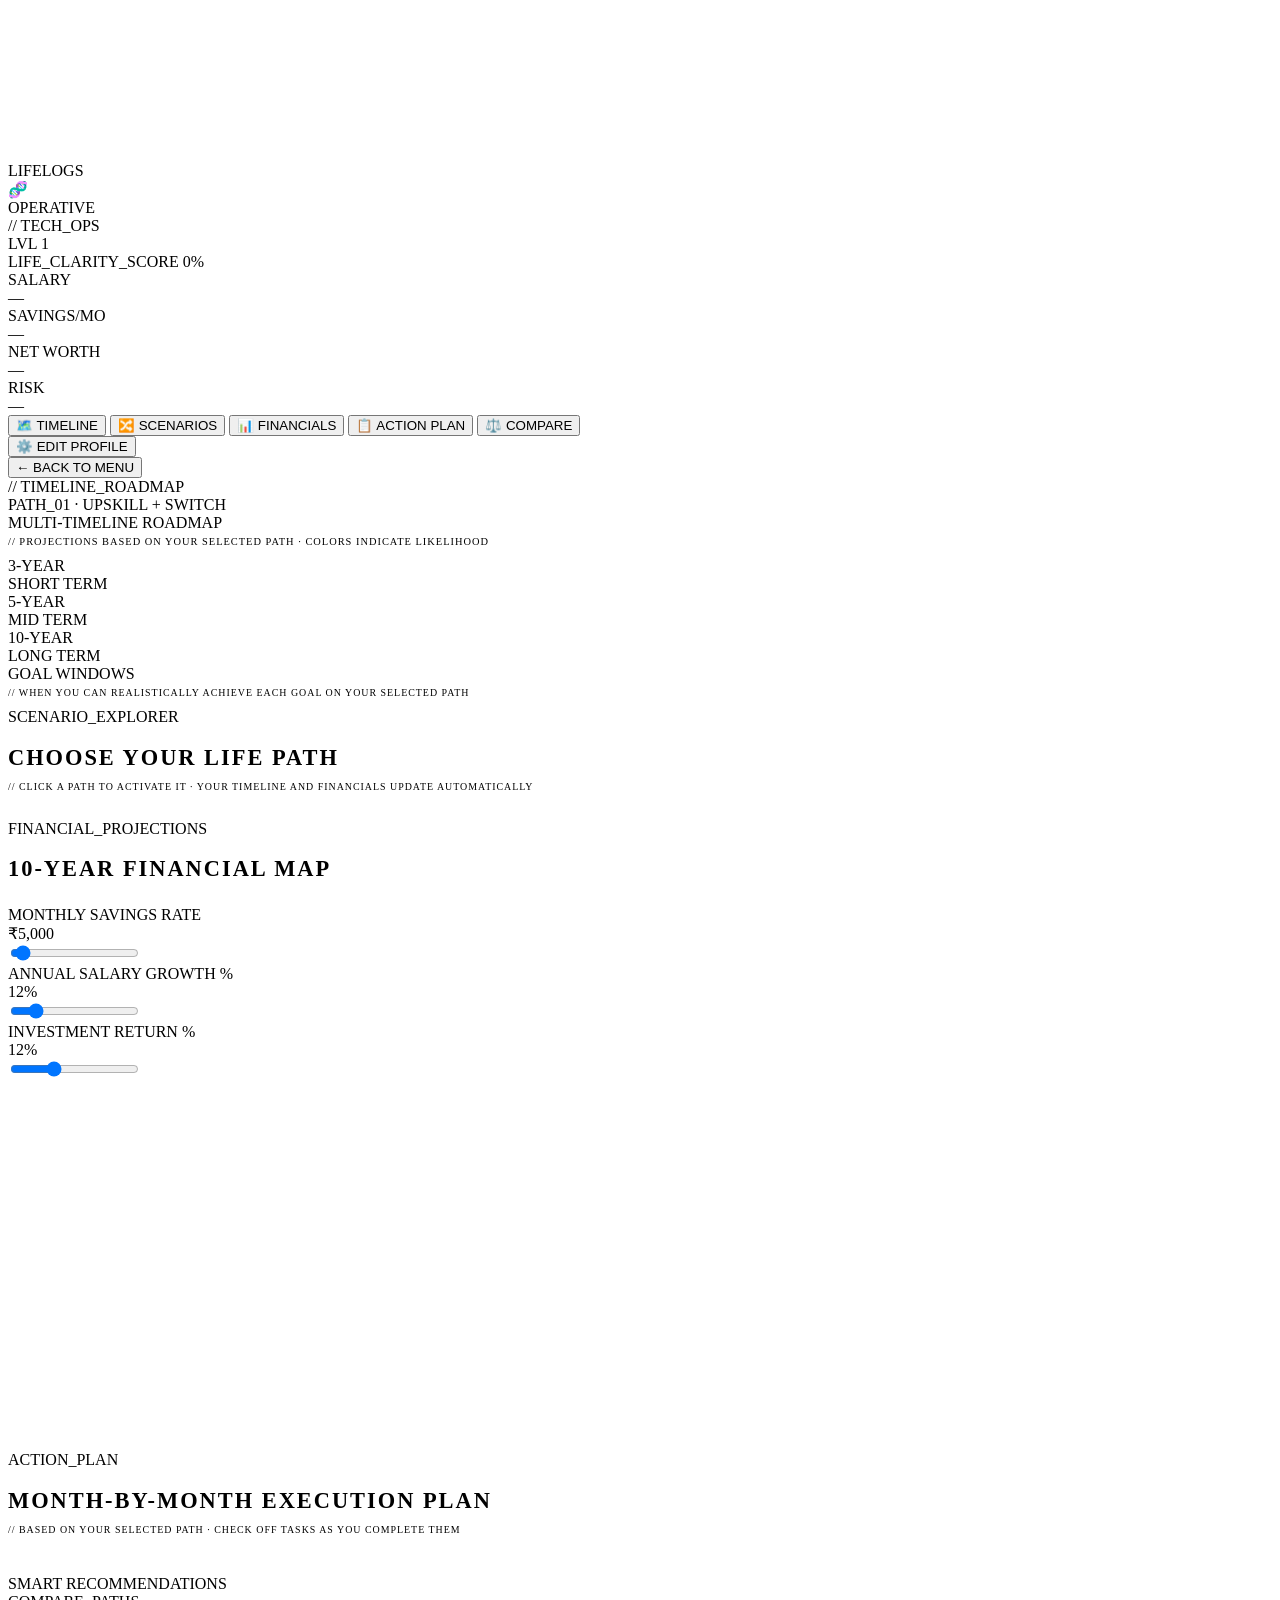
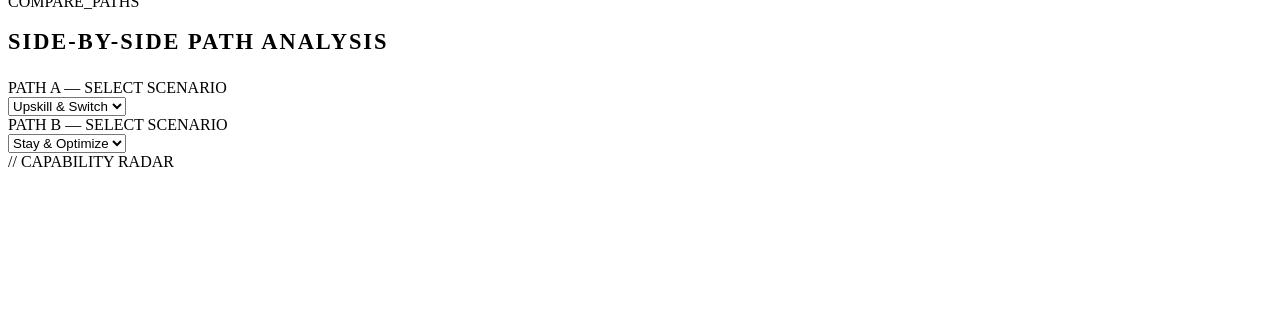
==== dashboard.html @ 5e792bf0 "initialise" ====
<!DOCTYPE html>
<html lang="en">
<head>
  <meta charset="UTF-8" />
  <meta name="viewport" content="width=device-width, initial-scale=1.0" />
  <title>LifeLogs // DECISION DASHBOARD</title>
  <meta name="description" content="Your personalized AI life planning dashboard. Explore scenarios, timelines, and action plans." />
  <link rel="stylesheet" href="css/base.css" />
  <link rel="stylesheet" href="css/dashboard.css" />
</head>
<body class="dashboard-body">
  <canvas id="particle-canvas"></canvas>
  <div class="scanlines"></div>
  <div class="page-wipe" id="page-wipe"></div>

  <div id="dashboard">

    <!-- ══════════════════════════════════════════
         SIDEBAR
    ══════════════════════════════════════════ -->
    <div class="db-sidebar">
      <div class="sb-top">
        <div class="sb-logo">LIFE<span>LOGS</span></div>

        <!-- Character Portrait -->
        <div class="char-portrait">
          <div class="cp-frame" id="cp-frame">🧬</div>
          <div class="cp-info">
            <div class="cp-name" id="cp-name">OPERATIVE</div>
            <div class="cp-class" id="cp-class">// TECH_OPS</div>
          </div>
          <div class="cp-badge" id="cp-badge">LVL 1</div>
        </div>

        <!-- Clarity Score -->
        <div class="clarity-block">
          <div class="clarity-label">
            <span>LIFE_CLARITY_SCORE</span>
            <span id="clarity-pct">0%</span>
          </div>
          <div class="clarity-track">
            <div class="clarity-fill" id="clarity-fill" style="width:0%"></div>
          </div>
        </div>
      </div>

      <!-- Quick Stats -->
      <div class="sb-stats">
        <div class="sb-stat">
          <div class="sb-stat-label">SALARY</div>
          <div class="sb-stat-val" id="sb-salary">—</div>
        </div>
        <div class="sb-stat">
          <div class="sb-stat-label">SAVINGS/MO</div>
          <div class="sb-stat-val" id="sb-savings">—</div>
        </div>
        <div class="sb-stat">
          <div class="sb-stat-label">NET WORTH</div>
          <div class="sb-stat-val" id="sb-networth">—</div>
        </div>
        <div class="sb-stat">
          <div class="sb-stat-label">RISK</div>
          <div class="sb-stat-val" id="sb-risk">—</div>
        </div>
      </div>

      <!-- Navigation -->
      <nav class="sb-nav">
        <button class="sb-nav-item active" id="nav-timeline" onclick="switchView('timeline', this)">
          <span class="sb-nav-icon">🗺️</span> TIMELINE
        </button>
        <button class="sb-nav-item" id="nav-scenarios" onclick="switchView('scenarios', this)">
          <span class="sb-nav-icon">🔀</span> SCENARIOS
        </button>
        <button class="sb-nav-item" id="nav-financials" onclick="switchView('financials', this)">
          <span class="sb-nav-icon">📊</span> FINANCIALS
        </button>
        <button class="sb-nav-item" id="nav-action" onclick="switchView('action', this)">
          <span class="sb-nav-icon">📋</span> ACTION PLAN
        </button>
        <button class="sb-nav-item" id="nav-compare" onclick="switchView('compare', this)">
          <span class="sb-nav-icon">⚖️</span> COMPARE
        </button>
        <div class="sb-divider"></div>
        <button class="sb-nav-item" onclick="editProfile()">
          <span class="sb-nav-icon">⚙️</span> EDIT PROFILE
        </button>
      </nav>

      <!-- Back to Menu -->
      <button class="sb-back" onclick="backToMenu()">
        ← BACK TO MENU
      </button>
    </div>

    <!-- ══════════════════════════════════════════
         MAIN CONTENT
    ══════════════════════════════════════════ -->
    <div class="db-main">
      <div class="db-topbar">
        <div class="db-view-title" id="db-view-title">// TIMELINE_ROADMAP</div>
        <div class="db-topbar-actions">
          <div class="db-scenario-badge" id="active-scenario-badge">PATH_01 · UPSKILL + SWITCH</div>
        </div>
      </div>

      <!-- ── TIMELINE VIEW ── -->
      <div class="db-view active" id="view-timeline">
        <div class="timeline-header">
          <div class="section-tag">MULTI-TIMELINE ROADMAP</div>
          <p style="font-family:var(--mono);font-size:0.65rem;color:var(--muted);letter-spacing:1px;margin-top:4px;">
            // PROJECTIONS BASED ON YOUR SELECTED PATH · COLORS INDICATE LIKELIHOOD
          </p>
        </div>
        <div class="tl-columns">
          <div>
            <div class="tl-col-header">
              <div class="tl-col-title" style="color:var(--green);">3-YEAR</div>
              <div class="tl-col-badge">SHORT TERM</div>
            </div>
            <div class="tl-milestones" id="tl-3yr"></div>
          </div>
          <div>
            <div class="tl-col-header">
              <div class="tl-col-title" style="color:var(--gold);">5-YEAR</div>
              <div class="tl-col-badge">MID TERM</div>
            </div>
            <div class="tl-milestones" id="tl-5yr"></div>
          </div>
          <div>
            <div class="tl-col-header">
              <div class="tl-col-title" style="color:var(--purple);">10-YEAR</div>
              <div class="tl-col-badge">LONG TERM</div>
            </div>
            <div class="tl-milestones" id="tl-10yr"></div>
          </div>
        </div>
        <div class="goal-windows-section">
          <div class="section-tag">GOAL WINDOWS</div>
          <p style="font-family:var(--mono);font-size:0.62rem;color:var(--muted);letter-spacing:1px;margin-top:4px;">
            // WHEN YOU CAN REALISTICALLY ACHIEVE EACH GOAL ON YOUR SELECTED PATH
          </p>
          <div class="gw-grid" id="gw-grid"></div>
        </div>
      </div>

      <!-- ── SCENARIOS VIEW ── -->
      <div class="db-view" id="view-scenarios">
        <div class="section-tag">SCENARIO_EXPLORER</div>
        <h2 style="font-family:var(--head);font-size:1.4rem;font-weight:900;letter-spacing:2px;margin-bottom:6px;text-transform:uppercase;">
          CHOOSE YOUR <span style="color:var(--green);">LIFE PATH</span>
        </h2>
        <p style="font-family:var(--mono);font-size:0.62rem;color:var(--muted);letter-spacing:1px;margin-bottom:28px;">
          // CLICK A PATH TO ACTIVATE IT · YOUR TIMELINE AND FINANCIALS UPDATE AUTOMATICALLY
        </p>
        <div class="sc-grid" id="sc-grid"></div>
        <div class="sc-detail" id="sc-detail" style="display:none;"></div>
      </div>

      <!-- ── FINANCIALS VIEW ── -->
      <div class="db-view" id="view-financials">
        <div class="section-tag">FINANCIAL_PROJECTIONS</div>
        <h2 style="font-family:var(--head);font-size:1.4rem;font-weight:900;letter-spacing:2px;margin-bottom:24px;text-transform:uppercase;">
          10-YEAR <span style="color:var(--gold);">FINANCIAL MAP</span>
        </h2>
        <div class="fin-controls">
          <div class="fin-control-block">
            <div class="fcb-label">MONTHLY SAVINGS RATE</div>
            <div class="fcb-value" id="fc-savings-val">₹5,000</div>
            <input class="hud-range" id="fc-savings" type="range" min="1000" max="100000" step="1000" value="5000"
              oninput="updateFinControl('savings', this.value)" />
          </div>
          <div class="fin-control-block">
            <div class="fcb-label">ANNUAL SALARY GROWTH %</div>
            <div class="fcb-value" id="fc-growth-val">12%</div>
            <input class="hud-range" id="fc-growth" type="range" min="5" max="50" step="1" value="12"
              oninput="updateFinControl('growth', this.value)" />
          </div>
          <div class="fin-control-block">
            <div class="fcb-label">INVESTMENT RETURN %</div>
            <div class="fcb-value" id="fc-return-val">12%</div>
            <input class="hud-range" id="fc-return" type="range" min="6" max="25" step="1" value="12"
              oninput="updateFinControl('return', this.value)" />
          </div>
        </div>
        <div class="fin-legend" id="fin-legend"></div>
        <div class="chart-area">
          <canvas id="fin-chart"></canvas>
        </div>
        <div class="chart-area" style="height:200px;margin-top:16px;">
          <canvas id="savings-chart"></canvas>
        </div>
      </div>

      <!-- ── ACTION PLAN VIEW ── -->
      <div class="db-view" id="view-action">
        <div class="section-tag">ACTION_PLAN</div>
        <h2 style="font-family:var(--head);font-size:1.4rem;font-weight:900;letter-spacing:2px;margin-bottom:8px;text-transform:uppercase;">
          MONTH-BY-MONTH <span style="color:var(--teal);">EXECUTION PLAN</span>
        </h2>
        <p style="font-family:var(--mono);font-size:0.62rem;color:var(--muted);letter-spacing:1px;margin-bottom:24px;">
          // BASED ON YOUR SELECTED PATH · CHECK OFF TASKS AS YOU COMPLETE THEM
        </p>
        <div class="ap-selector" id="ap-selector"></div>
        <div class="ap-months" id="ap-months"></div>
        <div style="margin-top:40px;">
          <div class="section-tag">SMART RECOMMENDATIONS</div>
          <div class="recs-grid" id="recs-grid"></div>
        </div>
      </div>

      <!-- ── COMPARE VIEW ── -->
      <div class="db-view" id="view-compare">
        <div class="section-tag">COMPARE_PATHS</div>
        <h2 style="font-family:var(--head);font-size:1.4rem;font-weight:900;letter-spacing:2px;margin-bottom:24px;text-transform:uppercase;">
          SIDE-BY-SIDE <span style="color:var(--purple);">PATH ANALYSIS</span>
        </h2>
        <div class="cmp-selectors">
          <div class="cmp-sel-block">
            <div class="cmp-sel-label">PATH A — SELECT SCENARIO</div>
            <select class="hud-select" id="cmp-a" onchange="renderCompare()">
              <option value="upskill_switch">Upskill & Switch</option>
              <option value="stay_current">Stay & Optimize</option>
              <option value="start_business">Launch Venture</option>
              <option value="relocate">Relocate</option>
              <option value="passive_income">Passive Income</option>
              <option value="freelance">Go Freelance</option>
            </select>
          </div>
          <div class="cmp-sel-block">
            <div class="cmp-sel-label">PATH B — SELECT SCENARIO</div>
            <select class="hud-select" id="cmp-b" onchange="renderCompare()">
              <option value="stay_current">Stay & Optimize</option>
              <option value="upskill_switch">Upskill & Switch</option>
              <option value="start_business">Launch Venture</option>
              <option value="relocate">Relocate</option>
              <option value="passive_income">Passive Income</option>
              <option value="freelance">Go Freelance</option>
            </select>
          </div>
        </div>
        <div class="cmp-layout">
          <div id="cmp-stats-area"></div>
          <div class="radar-container">
            <div class="radar-title">// CAPABILITY RADAR</div>
            <canvas class="radar-canvas" id="radar-chart"></canvas>
          </div>
        </div>
      </div>

    </div><!-- /.db-main -->
  </div><!-- /#dashboard -->

  <script src="data/archetypes.js"></script>
  <script src="data/scenarios.js"></script>
  <script src="js/particles.js"></script>
  <script src="js/engine.js"></script>
  <script src="js/charts.js"></script>
  <script src="js/dashboard.js"></script>
</body>
</html>
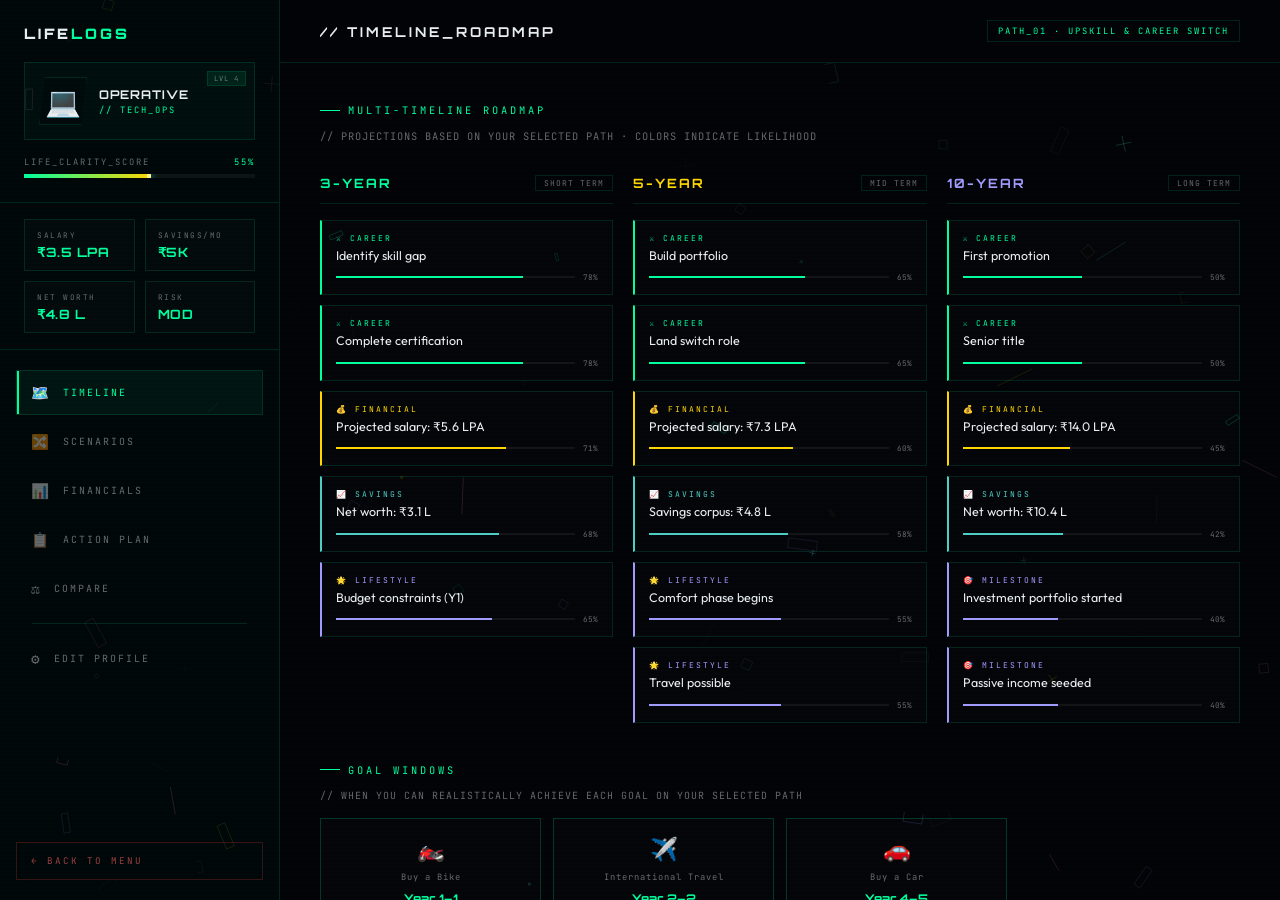
==== commit 434e5ba0: "version 2" ====
--- a/dashboard.html
+++ b/dashboard.html
@@ -13,6 +13,38 @@
   <div class="scanlines"></div>
   <div class="page-wipe" id="page-wipe"></div>
 
+  <!-- Mobile hamburger -->
+  <button class="mob-hamburger" id="mob-hamburger" onclick="toggleSidebar()" aria-label="Toggle menu">
+    <span></span><span></span><span></span>
+  </button>
+
+  <!-- Sidebar backdrop -->
+  <div class="sb-backdrop" id="sb-backdrop" onclick="closeSidebar()"></div>
+
+  <!-- Bottom nav (mobile only) -->
+  <nav class="mob-bottom-nav" id="mob-bottom-nav">
+    <button class="mob-nav-btn active" id="mnav-timeline" onclick="mobNav('timeline',this)">
+      <span class="mob-nav-icon">🗺️</span>
+      <span class="mob-nav-label">TIMELINE</span>
+    </button>
+    <button class="mob-nav-btn" id="mnav-scenarios" onclick="mobNav('scenarios',this)">
+      <span class="mob-nav-icon">🔀</span>
+      <span class="mob-nav-label">PATHS</span>
+    </button>
+    <button class="mob-nav-btn" id="mnav-financials" onclick="mobNav('financials',this)">
+      <span class="mob-nav-icon">📊</span>
+      <span class="mob-nav-label">MONEY</span>
+    </button>
+    <button class="mob-nav-btn" id="mnav-action" onclick="mobNav('action',this)">
+      <span class="mob-nav-icon">📋</span>
+      <span class="mob-nav-label">PLAN</span>
+    </button>
+    <button class="mob-nav-btn" id="mnav-compare" onclick="mobNav('compare',this)">
+      <span class="mob-nav-icon">⚖️</span>
+      <span class="mob-nav-label">COMPARE</span>
+    </button>
+  </nav>
+
   <div id="dashboard">
 
     <!-- ══════════════════════════════════════════
--- a/css/base.css
+++ b/css/base.css
@@ -0,0 +1,419 @@
+/* LifeLogs — Base CSS: Design Tokens, Resets, Fonts, COD Animations */
+
+@import url('https://fonts.googleapis.com/css2?family=JetBrains+Mono:wght@300;400;700&family=Outfit:wght@300;600;800;900&family=Orbitron:wght@400;700;900&display=swap');
+
+/* ─── TOKENS ─────────────────────────────────────────────────────────────── */
+:root {
+  --green: #00ff9d;
+  --green-dim: #00cc7a;
+  --gold: #ffd700;
+  --gold-dim: #ccaa00;
+  --teal: #4ecdc4;
+  --purple: #a29bfe;
+  --pink: #fd79a8;
+  --red: #ff4444;
+  --orange: #e17055;
+  --bg: #020408;
+  --bg2: #080d12;
+  --bg3: #0d1520;
+  --border: rgba(0,255,157,0.12);
+  --border-gold: rgba(255,215,0,0.15);
+  --muted: rgba(255,255,255,0.4);
+  --dim: rgba(255,255,255,0.15);
+  --text: #e8edf2;
+  --mono: 'JetBrains Mono', monospace;
+  --head: 'Orbitron', sans-serif;
+  --body: 'Outfit', sans-serif;
+}
+
+/* ─── RESET ───────────────────────────────────────────────────────────────── */
+*, *::before, *::after { box-sizing: border-box; margin: 0; padding: 0; }
+html { scroll-behavior: smooth; }
+body {
+  background: var(--bg);
+  color: var(--text);
+  font-family: var(--body);
+  overflow-x: hidden;
+  min-height: 100vh;
+}
+button { cursor: pointer; border: none; background: none; font-family: inherit; }
+input, select, textarea { font-family: inherit; }
+a { text-decoration: none; color: inherit; }
+canvas { display: block; }
+
+/* ─── PARTICLE CANVAS ─────────────────────────────────────────────────────── */
+#particle-canvas {
+  position: fixed;
+  inset: 0;
+  width: 100%;
+  height: 100%;
+  z-index: 0;
+  pointer-events: none;
+}
+
+/* ─── SCANLINE OVERLAY ────────────────────────────────────────────────────── */
+.scanlines {
+  position: fixed;
+  inset: 0;
+  z-index: 1;
+  pointer-events: none;
+  background: repeating-linear-gradient(
+    0deg,
+    transparent,
+    transparent 2px,
+    rgba(0,0,0,0.03) 2px,
+    rgba(0,0,0,0.03) 4px
+  );
+}
+
+/* ─── GRID OVERLAY ────────────────────────────────────────────────────────── */
+.grid-overlay {
+  position: fixed;
+  inset: 0;
+  z-index: 1;
+  pointer-events: none;
+  background-image:
+    linear-gradient(rgba(0,255,157,0.02) 1px, transparent 1px),
+    linear-gradient(90deg, rgba(0,255,157,0.02) 1px, transparent 1px);
+  background-size: 40px 40px;
+}
+
+/* ─── PAGE TRANSITION WIPE ────────────────────────────────────────────────── */
+.page-wipe {
+  position: fixed;
+  inset: 0;
+  z-index: 9999;
+  pointer-events: none;
+  background: var(--green);
+  /* Hidden off-screen to the left by default — never blocks page content */
+  transform: translateX(-110%);
+  will-change: transform;
+}
+.page-wipe.wipe-in {
+  animation: wipeIn 0.5s cubic-bezier(0.76, 0, 0.24, 1) forwards;
+}
+.page-wipe.wipe-out {
+  /* No static transform here — wipeOut animation handles both start AND end states */
+  animation: wipeOut 0.5s cubic-bezier(0.76, 0, 0.24, 1) forwards;
+}
+@keyframes wipeIn {
+  from { transform: translateX(-110%) skewX(-5deg); }
+  to   { transform: translateX(0%)    skewX(0deg); }
+}
+@keyframes wipeOut {
+  from { transform: translateX(0%)    skewX(0deg); }
+  to   { transform: translateX(110%)  skewX(-5deg); }
+}
+
+/* ─── COD CORNER BRACKETS ─────────────────────────────────────────────────── */
+.bracket-box {
+  position: relative;
+}
+.bracket-box::before,
+.bracket-box::after {
+  content: '';
+  position: absolute;
+  width: 16px;
+  height: 16px;
+  opacity: 0;
+  animation: bracketDraw 0.4s ease forwards;
+}
+.bracket-box::before {
+  top: -2px; left: -2px;
+  border-top: 2px solid var(--green);
+  border-left: 2px solid var(--green);
+}
+.bracket-box::after {
+  bottom: -2px; right: -2px;
+  border-bottom: 2px solid var(--green);
+  border-right: 2px solid var(--green);
+}
+@keyframes bracketDraw {
+  from { opacity: 0; width: 0; height: 0; }
+  to { opacity: 1; width: 16px; height: 16px; }
+}
+
+/* ─── SEMI-CIRCLE SWEEP ───────────────────────────────────────────────────── */
+@keyframes semiSweep {
+  from { clip-path: circle(0% at 50% 50%); opacity: 0; }
+  to { clip-path: circle(150% at 50% 50%); opacity: 1; }
+}
+.sweep-in { animation: semiSweep 0.6s cubic-bezier(0.4,0,0.2,1) forwards; }
+
+/* ─── DIAGONAL REVEAL ─────────────────────────────────────────────────────── */
+@keyframes diagReveal {
+  from { clip-path: polygon(0 0, 0 0, 0 100%, 0 100%); }
+  to { clip-path: polygon(0 0, 100% 0, 100% 100%, 0 100%); }
+}
+.diag-reveal { animation: diagReveal 0.5s ease forwards; }
+
+/* ─── NUMBER ROLL ─────────────────────────────────────────────────────────── */
+@keyframes numRoll {
+  from { transform: translateY(100%); opacity: 0; }
+  to { transform: translateY(0); opacity: 1; }
+}
+.num-roll { animation: numRoll 0.4s ease forwards; }
+
+/* ─── GLITCH TEXT ─────────────────────────────────────────────────────────── */
+.glitch {
+  position: relative;
+}
+.glitch::before, .glitch::after {
+  content: attr(data-text);
+  position: absolute;
+  inset: 0;
+  background: transparent;
+}
+.glitch::before {
+  color: var(--teal);
+  animation: glitch1 3s infinite;
+  clip-path: polygon(0 0, 100% 0, 100% 35%, 0 35%);
+}
+.glitch::after {
+  color: var(--pink);
+  animation: glitch2 3s infinite;
+  clip-path: polygon(0 65%, 100% 65%, 100% 100%, 0 100%);
+}
+@keyframes glitch1 {
+  0%, 90%, 100% { transform: translateX(0); }
+  92% { transform: translateX(-4px); }
+  94% { transform: translateX(4px); }
+  96% { transform: translateX(-2px); }
+}
+@keyframes glitch2 {
+  0%, 88%, 100% { transform: translateX(0); }
+  90% { transform: translateX(4px); }
+  93% { transform: translateX(-3px); }
+}
+
+/* ─── PULSE GLOW ──────────────────────────────────────────────────────────── */
+@keyframes pulseGlow {
+  0%, 100% { box-shadow: 0 0 8px currentColor; }
+  50% { box-shadow: 0 0 20px currentColor, 0 0 40px currentColor; }
+}
+.pulse-glow { animation: pulseGlow 2s ease-in-out infinite; }
+
+/* ─── BLINK ───────────────────────────────────────────────────────────────── */
+@keyframes blink { 0%, 100% { opacity: 1; } 50% { opacity: 0; } }
+.blink { animation: blink 1s step-end infinite; }
+
+/* ─── FLOAT ───────────────────────────────────────────────────────────────── */
+@keyframes float {
+  0%, 100% { transform: translateY(0); }
+  50% { transform: translateY(-6px); }
+}
+
+/* ─── ROTATING SEMI-CIRCLE ────────────────────────────────────────────────── */
+@keyframes rotateSemi {
+  from { transform: rotate(0deg); }
+  to { transform: rotate(360deg); }
+}
+
+/* ─── SEGMENTED PROGRESS BAR ─────────────────────────────────────────────── */
+.seg-bar {
+  display: flex;
+  gap: 3px;
+  height: 6px;
+}
+.seg-bar-item {
+  flex: 1;
+  background: var(--border);
+  border-radius: 1px;
+  transition: background 0.3s ease;
+}
+.seg-bar-item.filled { background: var(--green); }
+.seg-bar-item.gold { background: var(--gold); }
+.seg-bar-item.red { background: var(--red); }
+
+/* ─── HUD INPUT ───────────────────────────────────────────────────────────── */
+.hud-input {
+  background: rgba(0,255,157,0.04);
+  border: 1px solid var(--border);
+  color: var(--text);
+  font-family: var(--mono);
+  font-size: 0.78rem;
+  letter-spacing: 1px;
+  padding: 12px 16px;
+  outline: none;
+  transition: border-color 0.2s, box-shadow 0.2s;
+  width: 100%;
+}
+.hud-input:focus {
+  border-color: var(--green);
+  box-shadow: 0 0 0 2px rgba(0,255,157,0.1);
+}
+.hud-input::placeholder { color: var(--muted); }
+
+/* ─── HUD SELECT ──────────────────────────────────────────────────────────── */
+.hud-select {
+  background: rgba(0,255,157,0.04);
+  border: 1px solid var(--border);
+  color: var(--text);
+  font-family: var(--mono);
+  font-size: 0.78rem;
+  letter-spacing: 1px;
+  padding: 12px 16px;
+  outline: none;
+  width: 100%;
+  cursor: pointer;
+  appearance: none;
+  -webkit-appearance: none;
+  background-image: url("data:image/svg+xml,%3Csvg xmlns='http://www.w3.org/2000/svg' width='12' height='8' viewBox='0 0 12 8'%3E%3Cpath d='M1 1l5 5 5-5' stroke='%2300ff9d' stroke-width='1.5' fill='none'/%3E%3C/svg%3E");
+  background-repeat: no-repeat;
+  background-position: right 14px center;
+}
+.hud-select:focus { border-color: var(--green); }
+.hud-select option { background: var(--bg2); }
+
+/* ─── HUD RANGE SLIDER ────────────────────────────────────────────────────── */
+.hud-range {
+  -webkit-appearance: none;
+  appearance: none;
+  width: 100%;
+  height: 3px;
+  background: var(--border);
+  outline: none;
+  cursor: pointer;
+}
+.hud-range::-webkit-slider-thumb {
+  -webkit-appearance: none;
+  width: 16px;
+  height: 16px;
+  background: var(--green);
+  border: 2px solid var(--bg);
+  cursor: pointer;
+  clip-path: polygon(50% 0%, 100% 50%, 50% 100%, 0% 50%);
+}
+.hud-range::-moz-range-thumb {
+  width: 16px;
+  height: 16px;
+  background: var(--green);
+  border: 2px solid var(--bg);
+  cursor: pointer;
+}
+
+/* ─── BUTTONS ─────────────────────────────────────────────────────────────── */
+.btn-primary {
+  background: var(--green);
+  color: var(--bg);
+  font-family: var(--mono);
+  font-size: 0.78rem;
+  font-weight: 700;
+  letter-spacing: 2px;
+  padding: 14px 32px;
+  border: none;
+  cursor: pointer;
+  position: relative;
+  overflow: hidden;
+  transition: all 0.2s;
+  text-transform: uppercase;
+  clip-path: polygon(6px 0%, 100% 0%, calc(100% - 6px) 100%, 0% 100%);
+}
+.btn-primary:hover {
+  background: var(--gold);
+  transform: translateY(-1px);
+  box-shadow: 0 8px 24px rgba(0,255,157,0.25);
+}
+.btn-primary::before {
+  content: '';
+  position: absolute;
+  inset: 0;
+  background: linear-gradient(90deg, transparent, rgba(255,255,255,0.2), transparent);
+  transform: translateX(-100%);
+  transition: transform 0.4s;
+}
+.btn-primary:hover::before { transform: translateX(100%); }
+
+.btn-ghost {
+  background: transparent;
+  border: 1px solid var(--border);
+  color: var(--muted);
+  font-family: var(--mono);
+  font-size: 0.72rem;
+  letter-spacing: 2px;
+  padding: 12px 24px;
+  cursor: pointer;
+  transition: all 0.2s;
+  text-transform: uppercase;
+}
+.btn-ghost:hover {
+  border-color: var(--green);
+  color: var(--green);
+}
+
+.btn-danger {
+  background: transparent;
+  border: 1px solid rgba(255,68,68,0.3);
+  color: var(--red);
+  font-family: var(--mono);
+  font-size: 0.72rem;
+  letter-spacing: 2px;
+  padding: 10px 20px;
+  cursor: pointer;
+  transition: all 0.2s;
+  text-transform: uppercase;
+}
+.btn-danger:hover {
+  background: rgba(255,68,68,0.1);
+}
+
+/* ─── GLASS CARD ──────────────────────────────────────────────────────────── */
+.glass-card {
+  background: rgba(255,255,255,0.02);
+  border: 1px solid var(--border);
+  backdrop-filter: blur(12px);
+  position: relative;
+}
+
+/* ─── SECTION TAG ─────────────────────────────────────────────────────────── */
+.section-tag {
+  font-family: var(--mono);
+  font-size: 0.65rem;
+  letter-spacing: 3px;
+  color: var(--green);
+  text-transform: uppercase;
+  margin-bottom: 12px;
+  display: flex;
+  align-items: center;
+  gap: 8px;
+}
+.section-tag::before {
+  content: '';
+  display: inline-block;
+  width: 20px;
+  height: 1px;
+  background: var(--green);
+}
+
+/* ─── STAT BOX ────────────────────────────────────────────────────────────── */
+.stat-box {
+  padding: 16px;
+  background: rgba(0,255,157,0.03);
+  border: 1px solid var(--border);
+  position: relative;
+}
+.stat-box .stat-label {
+  font-family: var(--mono);
+  font-size: 0.6rem;
+  letter-spacing: 2px;
+  color: var(--muted);
+  text-transform: uppercase;
+  margin-bottom: 8px;
+}
+.stat-box .stat-val {
+  font-family: var(--head);
+  font-size: 1.2rem;
+  font-weight: 700;
+  color: var(--green);
+}
+.stat-box .stat-sub {
+  font-family: var(--mono);
+  font-size: 0.6rem;
+  color: var(--muted);
+  margin-top: 4px;
+}
+
+/* ─── RESPONSIVE ──────────────────────────────────────────────────────────── */
+@media (max-width: 768px) {
+  .btn-primary { padding: 12px 24px; font-size: 0.72rem; }
+}
--- a/css/dashboard.css
+++ b/css/dashboard.css
@@ -0,0 +1,1318 @@
+/* LifeLogs — Dashboard HUD CSS */
+
+/* ─── DASHBOARD LAYOUT ────────────────────────────────────────────────────── */
+body.dashboard-body {
+  overflow: hidden;
+}
+
+#dashboard {
+  display: grid;
+  grid-template-columns: 280px 1fr;
+  height: 100vh;
+  overflow: hidden;
+  position: relative;
+  z-index: 10;
+}
+
+/* ─── SIDEBAR HUD ─────────────────────────────────────────────────────────── */
+.db-sidebar {
+  background: rgba(0, 255, 157, 0.02);
+  border-right: 1px solid var(--border);
+  display: flex;
+  flex-direction: column;
+  height: 100vh;
+  overflow-y: auto;
+  overflow-x: hidden;
+  padding: 0;
+}
+
+.sb-top {
+  padding: 24px 24px 20px;
+  border-bottom: 1px solid var(--border);
+}
+
+.sb-logo {
+  font-family: var(--head);
+  font-size: 0.9rem;
+  font-weight: 900;
+  letter-spacing: 3px;
+  color: var(--text);
+  margin-bottom: 20px;
+}
+
+.sb-logo span {
+  color: var(--green);
+}
+
+/* Character portrait */
+.char-portrait {
+  display: flex;
+  align-items: center;
+  gap: 12px;
+  padding: 14px;
+  background: rgba(0, 255, 157, 0.03);
+  border: 1px solid var(--border);
+  margin-bottom: 16px;
+  position: relative;
+}
+
+.cp-frame {
+  width: 48px;
+  height: 48px;
+  display: flex;
+  align-items: center;
+  justify-content: center;
+  font-size: 1.8rem;
+  background: rgba(0, 0, 0, 0.3);
+  border: 1px solid var(--border);
+  flex-shrink: 0;
+  clip-path: polygon(6px 0%, 100% 0%, calc(100% - 6px) 100%, 0% 100%);
+}
+
+.cp-info {}
+
+.cp-name {
+  font-family: var(--head);
+  font-size: 0.75rem;
+  font-weight: 700;
+  letter-spacing: 1px;
+  color: var(--text);
+  text-transform: uppercase;
+}
+
+.cp-class {
+  font-family: var(--mono);
+  font-size: 0.55rem;
+  letter-spacing: 2px;
+  color: var(--green);
+  text-transform: uppercase;
+  margin-top: 2px;
+}
+
+.cp-badge {
+  position: absolute;
+  top: 8px;
+  right: 8px;
+  font-family: var(--mono);
+  font-size: 0.45rem;
+  letter-spacing: 1px;
+  color: var(--muted);
+  background: rgba(0, 255, 157, 0.08);
+  padding: 2px 6px;
+  border: 1px solid var(--border);
+}
+
+/* Clarity score */
+.clarity-block {
+  margin-bottom: 4px;
+}
+
+.clarity-label {
+  display: flex;
+  justify-content: space-between;
+  font-family: var(--mono);
+  font-size: 0.55rem;
+  letter-spacing: 2px;
+  color: var(--muted);
+  text-transform: uppercase;
+  margin-bottom: 6px;
+}
+
+.clarity-label span:last-child {
+  color: var(--green);
+}
+
+.clarity-track {
+  height: 4px;
+  background: rgba(255, 255, 255, 0.05);
+  position: relative;
+  overflow: hidden;
+}
+
+.clarity-fill {
+  height: 100%;
+  background: linear-gradient(90deg, var(--green), var(--gold));
+  transition: width 1s ease;
+  box-shadow: 0 0 8px var(--green);
+  position: relative;
+}
+
+.clarity-fill::after {
+  content: '';
+  position: absolute;
+  right: 0;
+  top: 0;
+  bottom: 0;
+  width: 4px;
+  background: white;
+  opacity: 0.6;
+}
+
+/* Quick stats */
+.sb-stats {
+  padding: 16px 24px;
+  border-bottom: 1px solid var(--border);
+  display: grid;
+  grid-template-columns: 1fr 1fr;
+  gap: 10px;
+}
+
+.sb-stat {
+  padding: 10px 12px;
+  background: rgba(255, 255, 255, 0.01);
+  border: 1px solid var(--border);
+}
+
+.sb-stat-label {
+  font-family: var(--mono);
+  font-size: 0.48rem;
+  letter-spacing: 1.5px;
+  color: var(--muted);
+  text-transform: uppercase;
+  margin-bottom: 4px;
+}
+
+.sb-stat-val {
+  font-family: var(--head);
+  font-size: 0.8rem;
+  font-weight: 700;
+  color: var(--green);
+  letter-spacing: 0.5px;
+}
+
+/* Sidebar nav */
+.sb-nav {
+  padding: 20px 16px;
+  display: flex;
+  flex-direction: column;
+  gap: 4px;
+  flex: 1;
+}
+
+.sb-nav-item {
+  display: flex;
+  align-items: center;
+  gap: 12px;
+  padding: 12px 14px;
+  cursor: pointer;
+  transition: all 0.2s;
+  position: relative;
+  border: 1px solid transparent;
+  font-family: var(--mono);
+  font-size: 0.62rem;
+  letter-spacing: 2px;
+  color: var(--muted);
+  text-transform: uppercase;
+  background: transparent;
+  width: 100%;
+  text-align: left;
+}
+
+.sb-nav-item::before {
+  content: '';
+  position: absolute;
+  left: 0;
+  top: 0;
+  bottom: 0;
+  width: 2px;
+  background: var(--green);
+  transform: scaleY(0);
+  transition: transform 0.2s;
+}
+
+.sb-nav-item:hover {
+  color: var(--text);
+  background: rgba(0, 255, 157, 0.03);
+  border-color: var(--border);
+}
+
+.sb-nav-item:hover::before {
+  transform: scaleY(1);
+}
+
+.sb-nav-item.active {
+  color: var(--green);
+  background: rgba(0, 255, 157, 0.05);
+  border-color: var(--border);
+}
+
+.sb-nav-item.active::before {
+  transform: scaleY(1);
+}
+
+.sb-nav-icon {
+  font-size: 0.9rem;
+}
+
+/* Divider */
+.sb-divider {
+  height: 1px;
+  background: var(--border);
+  margin: 8px 16px;
+}
+
+/* Back to menu button */
+.sb-back {
+  margin: 0 16px 20px;
+  display: flex;
+  align-items: center;
+  gap: 10px;
+  padding: 12px 14px;
+  border: 1px solid rgba(255, 68, 68, 0.2);
+  color: rgba(255, 100, 100, 0.6);
+  font-family: var(--mono);
+  font-size: 0.58rem;
+  letter-spacing: 2px;
+  text-transform: uppercase;
+  cursor: pointer;
+  transition: all 0.2s;
+  background: transparent;
+  width: calc(100% - 32px);
+  text-align: left;
+}
+
+.sb-back:hover {
+  border-color: var(--red);
+  color: var(--red);
+  background: rgba(255, 68, 68, 0.05);
+}
+
+/* ─── MAIN CONTENT ────────────────────────────────────────────────────────── */
+.db-main {
+  overflow-y: auto;
+  height: 100vh;
+  position: relative;
+}
+
+/* Top bar */
+.db-topbar {
+  display: flex;
+  align-items: center;
+  justify-content: space-between;
+  padding: 20px 40px;
+  border-bottom: 1px solid var(--border);
+  background: rgba(2, 4, 8, 0.8);
+  backdrop-filter: blur(12px);
+  position: sticky;
+  top: 0;
+  z-index: 50;
+}
+
+.db-view-title {
+  font-family: var(--head);
+  font-size: 0.85rem;
+  font-weight: 700;
+  letter-spacing: 3px;
+  text-transform: uppercase;
+  color: var(--text);
+}
+
+.db-topbar-actions {
+  display: flex;
+  align-items: center;
+  gap: 12px;
+}
+
+.db-scenario-badge {
+  font-family: var(--mono);
+  font-size: 0.55rem;
+  letter-spacing: 2px;
+  color: var(--green);
+  border: 1px solid var(--border);
+  padding: 4px 10px;
+  text-transform: uppercase;
+}
+
+/* View panels */
+.db-view {
+  display: none;
+  padding: 40px;
+  min-height: calc(100vh - 65px);
+  animation: diagReveal 0.35s ease forwards;
+}
+
+.db-view.active {
+  display: block;
+}
+
+/* ─── TIMELINE VIEW ───────────────────────────────────────────────────────── */
+.timeline-header {
+  margin-bottom: 32px;
+}
+
+.tl-columns {
+  display: grid;
+  grid-template-columns: repeat(3, 1fr);
+  gap: 20px;
+}
+
+.tl-col-header {
+  display: flex;
+  align-items: center;
+  justify-content: space-between;
+  margin-bottom: 16px;
+  padding-bottom: 12px;
+  border-bottom: 1px solid var(--border);
+}
+
+.tl-col-title {
+  font-family: var(--head);
+  font-size: 0.8rem;
+  font-weight: 700;
+  letter-spacing: 2px;
+}
+
+.tl-col-badge {
+  font-family: var(--mono);
+  font-size: 0.5rem;
+  letter-spacing: 1px;
+  color: var(--muted);
+  border: 1px solid var(--border);
+  padding: 2px 8px;
+}
+
+.tl-milestones {
+  display: flex;
+  flex-direction: column;
+  gap: 10px;
+}
+
+.tl-milestone {
+  padding: 12px 14px;
+  background: rgba(255, 255, 255, 0.01);
+  border: 1px solid var(--border);
+  border-left: 2px solid var(--milestone-color, var(--green));
+  position: relative;
+  transition: all 0.2s;
+  cursor: default;
+}
+
+.tl-milestone:hover {
+  background: rgba(255, 255, 255, 0.03);
+}
+
+.tl-m-type {
+  font-family: var(--mono);
+  font-size: 0.5rem;
+  letter-spacing: 2px;
+  color: var(--milestone-color, var(--green));
+  text-transform: uppercase;
+  margin-bottom: 4px;
+}
+
+.tl-m-text {
+  font-size: 0.78rem;
+  color: var(--text);
+  line-height: 1.4;
+}
+
+.tl-m-likelihood {
+  margin-top: 8px;
+  display: flex;
+  align-items: center;
+  gap: 8px;
+}
+
+.tl-m-bar {
+  flex: 1;
+  height: 2px;
+  background: rgba(255, 255, 255, 0.06);
+}
+
+.tl-m-fill {
+  height: 100%;
+  background: var(--milestone-color, var(--green));
+}
+
+.tl-m-pct {
+  font-family: var(--mono);
+  font-size: 0.48rem;
+  color: var(--muted);
+}
+
+/* Goal windows section */
+.goal-windows-section {
+  margin-top: 40px;
+}
+
+.gw-grid {
+  display: grid;
+  grid-template-columns: repeat(4, 1fr);
+  gap: 12px;
+  margin-top: 16px;
+}
+
+.gw-card {
+  padding: 16px;
+  border: 1px solid var(--border);
+  background: rgba(255, 255, 255, 0.01);
+  text-align: center;
+  position: relative;
+}
+
+.gw-card.feasible {
+  border-color: rgba(0, 255, 157, 0.2);
+}
+
+.gw-card.stretch {
+  border-color: rgba(255, 215, 0, 0.15);
+}
+
+.gw-card.hard {
+  border-color: rgba(255, 68, 68, 0.15);
+}
+
+.gw-icon {
+  font-size: 1.4rem;
+  margin-bottom: 8px;
+  display: block;
+}
+
+.gw-label {
+  font-family: var(--mono);
+  font-size: 0.55rem;
+  color: var(--muted);
+  letter-spacing: 1px;
+  margin-bottom: 8px;
+}
+
+.gw-window {
+  font-family: var(--head);
+  font-size: 0.75rem;
+  font-weight: 700;
+  color: var(--green);
+  margin-bottom: 6px;
+}
+
+.gw-card.stretch .gw-window {
+  color: var(--gold);
+}
+
+.gw-card.hard .gw-window {
+  color: var(--red);
+}
+
+.gw-likelihood {
+  font-family: var(--mono);
+  font-size: 0.5rem;
+  color: var(--muted);
+}
+
+/* ─── SCENARIO EXPLORER ───────────────────────────────────────────────────── */
+.sc-grid {
+  display: grid;
+  grid-template-columns: repeat(3, 1fr);
+  gap: 16px;
+  margin-bottom: 32px;
+}
+
+.sc-card {
+  padding: 24px 20px;
+  border: 1px solid var(--border);
+  background: rgba(255, 255, 255, 0.01);
+  cursor: pointer;
+  transition: all 0.3s;
+  position: relative;
+  overflow: hidden;
+}
+
+.sc-card::before {
+  content: '';
+  position: absolute;
+  top: 0;
+  left: 0;
+  right: 0;
+  height: 2px;
+  background: var(--sc-color, var(--green));
+  transform: scaleX(0);
+  transition: transform 0.3s;
+}
+
+.sc-card:hover::before,
+.sc-card.active::before {
+  transform: scaleX(1);
+}
+
+.sc-card:hover,
+.sc-card.active {
+  border-color: var(--sc-color, var(--green));
+  background: rgba(0, 255, 157, 0.03);
+}
+
+.sc-code {
+  font-family: var(--mono);
+  font-size: 0.5rem;
+  letter-spacing: 2px;
+  color: var(--sc-color, var(--green));
+  text-transform: uppercase;
+  margin-bottom: 10px;
+}
+
+.sc-icon {
+  font-size: 1.6rem;
+  margin-bottom: 10px;
+  display: block;
+}
+
+.sc-title {
+  font-family: var(--head);
+  font-size: 0.8rem;
+  font-weight: 700;
+  letter-spacing: 1px;
+  text-transform: uppercase;
+  margin-bottom: 6px;
+  color: var(--text);
+}
+
+.sc-subtitle {
+  font-family: var(--mono);
+  font-size: 0.55rem;
+  color: var(--muted);
+  letter-spacing: 1px;
+  margin-bottom: 14px;
+}
+
+.sc-risk {
+  display: inline-flex;
+  align-items: center;
+  gap: 6px;
+  font-family: var(--mono);
+  font-size: 0.52rem;
+  letter-spacing: 1.5px;
+  padding: 4px 8px;
+  border: 1px solid transparent;
+  text-transform: uppercase;
+}
+
+.sc-risk.low {
+  color: var(--teal);
+  border-color: rgba(78, 205, 196, 0.2);
+}
+
+.sc-risk.medium {
+  color: var(--gold);
+  border-color: rgba(255, 215, 0, 0.2);
+}
+
+.sc-risk.high {
+  color: var(--red);
+  border-color: rgba(255, 68, 68, 0.2);
+}
+
+.sc-viability {
+  margin-top: 14px;
+  display: flex;
+  align-items: center;
+  gap: 8px;
+}
+
+.sc-v-bar {
+  flex: 1;
+  height: 3px;
+  background: var(--border);
+  overflow: hidden;
+}
+
+.sc-v-fill {
+  height: 100%;
+  background: var(--sc-color, var(--green));
+}
+
+.sc-v-pct {
+  font-family: var(--mono);
+  font-size: 0.5rem;
+  color: var(--muted);
+}
+
+/* Scenario detail panel */
+.sc-detail {
+  padding: 28px;
+  border: 1px solid var(--border);
+  background: rgba(0, 255, 157, 0.02);
+  animation: diagReveal 0.3s ease forwards;
+}
+
+.sc-detail-header {
+  display: flex;
+  align-items: center;
+  justify-content: space-between;
+  margin-bottom: 24px;
+  padding-bottom: 16px;
+  border-bottom: 1px solid var(--border);
+}
+
+.sc-detail-title {
+  font-family: var(--head);
+  font-size: 1rem;
+  font-weight: 700;
+  letter-spacing: 2px;
+  text-transform: uppercase;
+}
+
+.sc-timeline {
+  display: flex;
+  flex-direction: column;
+  gap: 12px;
+  margin-bottom: 24px;
+}
+
+.sc-tl-item {
+  display: grid;
+  grid-template-columns: 140px 1fr;
+  gap: 16px;
+  padding: 12px;
+  background: rgba(255, 255, 255, 0.01);
+  border: 1px solid var(--border);
+}
+
+.sc-tl-year {
+  font-family: var(--mono);
+  font-size: 0.55rem;
+  letter-spacing: 1px;
+  color: var(--green);
+  text-transform: uppercase;
+}
+
+.sc-tl-text {
+  font-size: 0.78rem;
+  color: var(--muted);
+  line-height: 1.5;
+}
+
+.sc-tl-text strong {
+  color: var(--text);
+}
+
+.sc-stats-row {
+  display: grid;
+  grid-template-columns: repeat(3, 1fr);
+  gap: 12px;
+  margin-bottom: 20px;
+}
+
+/* ─── FINANCIAL PROJECTIONS ───────────────────────────────────────────────── */
+.fin-controls {
+  display: grid;
+  grid-template-columns: repeat(3, 1fr);
+  gap: 20px;
+  margin-bottom: 32px;
+}
+
+.fin-control-block {
+  padding: 16px;
+  border: 1px solid var(--border);
+  background: rgba(255, 255, 255, 0.01);
+}
+
+.fcb-label {
+  font-family: var(--mono);
+  font-size: 0.55rem;
+  letter-spacing: 2px;
+  color: var(--muted);
+  text-transform: uppercase;
+  margin-bottom: 8px;
+}
+
+.fcb-value {
+  font-family: var(--head);
+  font-size: 1.1rem;
+  font-weight: 700;
+  color: var(--green);
+  margin-bottom: 10px;
+}
+
+.chart-area {
+  width: 100%;
+  height: 280px;
+  margin-bottom: 24px;
+  border: 1px solid var(--border);
+  background: rgba(255, 255, 255, 0.01);
+  padding: 8px;
+}
+
+.chart-area canvas {
+  width: 100%;
+  height: 100%;
+}
+
+.fin-legend {
+  display: flex;
+  gap: 24px;
+  margin-bottom: 24px;
+  flex-wrap: wrap;
+}
+
+.fl-item {
+  display: flex;
+  align-items: center;
+  gap: 8px;
+  font-family: var(--mono);
+  font-size: 0.6rem;
+  color: var(--muted);
+}
+
+.fl-dot {
+  width: 20px;
+  height: 2px;
+}
+
+/* ─── ACTION PLAN ─────────────────────────────────────────────────────────── */
+.ap-selector {
+  display: flex;
+  gap: 8px;
+  margin-bottom: 28px;
+  flex-wrap: wrap;
+}
+
+.ap-sel-btn {
+  padding: 8px 16px;
+  border: 1px solid var(--border);
+  font-family: var(--mono);
+  font-size: 0.58rem;
+  letter-spacing: 2px;
+  color: var(--muted);
+  cursor: pointer;
+  transition: all 0.2s;
+  text-transform: uppercase;
+  background: transparent;
+}
+
+.ap-sel-btn.active {
+  border-color: var(--green);
+  color: var(--green);
+  background: rgba(0, 255, 157, 0.05);
+}
+
+.ap-months {
+  display: flex;
+  flex-direction: column;
+  gap: 16px;
+}
+
+.ap-month-block {
+  border: 1px solid var(--border);
+  overflow: hidden;
+  background: rgba(255, 255, 255, 0.01);
+}
+
+.ap-month-header {
+  padding: 12px 16px;
+  background: rgba(0, 255, 157, 0.04);
+  border-bottom: 1px solid var(--border);
+  display: flex;
+  align-items: center;
+  gap: 12px;
+}
+
+.ap-month-label {
+  font-family: var(--mono);
+  font-size: 0.6rem;
+  letter-spacing: 2px;
+  color: var(--green);
+  text-transform: uppercase;
+}
+
+.ap-tasks {
+  padding: 16px;
+  display: flex;
+  flex-direction: column;
+  gap: 8px;
+}
+
+.ap-task {
+  display: flex;
+  align-items: flex-start;
+  gap: 12px;
+  padding: 8px 0;
+  border-bottom: 1px solid rgba(255, 255, 255, 0.04);
+}
+
+.ap-task:last-child {
+  border-bottom: none;
+}
+
+.ap-task-check {
+  width: 16px;
+  height: 16px;
+  border: 1px solid var(--border);
+  flex-shrink: 0;
+  cursor: pointer;
+  transition: all 0.2s;
+  display: flex;
+  align-items: center;
+  justify-content: center;
+  margin-top: 1px;
+  clip-path: polygon(3px 0%, 100% 0%, calc(100% - 3px) 100%, 0% 100%);
+}
+
+.ap-task-check.done {
+  background: var(--green);
+  border-color: var(--green);
+}
+
+.ap-task-text {
+  font-size: 0.8rem;
+  color: var(--muted);
+  line-height: 1.4;
+}
+
+.ap-task.done-task .ap-task-text {
+  text-decoration: line-through;
+  opacity: 0.4;
+}
+
+/* Recommendations */
+.recs-grid {
+  display: grid;
+  grid-template-columns: 1fr 1fr;
+  gap: 14px;
+  margin-top: 32px;
+}
+
+.rec-card {
+  padding: 16px;
+  border: 1px solid var(--border);
+  position: relative;
+}
+
+.rec-card.warning {
+  border-left: 3px solid var(--gold);
+}
+
+.rec-card.critical {
+  border-left: 3px solid var(--red);
+}
+
+.rec-card.opportunity {
+  border-left: 3px solid var(--green);
+}
+
+.rec-card.nudge {
+  border-left: 3px solid var(--teal);
+}
+
+.rec-icon {
+  font-size: 1.2rem;
+  margin-bottom: 8px;
+}
+
+.rec-title {
+  font-family: var(--mono);
+  font-size: 0.65rem;
+  letter-spacing: 1.5px;
+  color: var(--text);
+  text-transform: uppercase;
+  margin-bottom: 6px;
+}
+
+.rec-desc {
+  font-size: 0.78rem;
+  color: var(--muted);
+  line-height: 1.5;
+  margin-bottom: 10px;
+}
+
+.rec-action {
+  font-family: var(--mono);
+  font-size: 0.58rem;
+  color: var(--green);
+  letter-spacing: 1px;
+}
+
+/* ─── COMPARE PATHS ───────────────────────────────────────────────────────── */
+.cmp-selectors {
+  display: grid;
+  grid-template-columns: 1fr 1fr;
+  gap: 20px;
+  margin-bottom: 32px;
+}
+
+.cmp-sel-block {
+  padding: 16px;
+  border: 1px solid var(--border);
+  background: rgba(255, 255, 255, 0.01);
+}
+
+.cmp-sel-label {
+  font-family: var(--mono);
+  font-size: 0.55rem;
+  letter-spacing: 2px;
+  color: var(--muted);
+  text-transform: uppercase;
+  margin-bottom: 10px;
+}
+
+.cmp-layout {
+  display: grid;
+  grid-template-columns: 1fr 320px;
+  gap: 24px;
+}
+
+.cmp-columns {
+  display: grid;
+  grid-template-columns: 1fr 1fr;
+  gap: 16px;
+}
+
+.cmp-col-header {
+  padding: 12px 16px;
+  border: 1px solid var(--border);
+  margin-bottom: 12px;
+  display: flex;
+  align-items: center;
+  justify-content: space-between;
+}
+
+.cmp-col-name {
+  font-family: var(--head);
+  font-size: 0.72rem;
+  font-weight: 700;
+  letter-spacing: 1px;
+  text-transform: uppercase;
+}
+
+.cmp-row {
+  display: grid;
+  grid-template-columns: 1fr 1fr;
+  gap: 12px;
+  margin-bottom: 12px;
+}
+
+.cmp-stat {
+  padding: 12px 14px;
+  border: 1px solid var(--border);
+  background: rgba(255, 255, 255, 0.01);
+}
+
+.cmp-stat-label {
+  font-family: var(--mono);
+  font-size: 0.5rem;
+  letter-spacing: 1.5px;
+  color: var(--muted);
+  text-transform: uppercase;
+  margin-bottom: 6px;
+}
+
+.cmp-stat-val {
+  font-family: var(--head);
+  font-size: 0.9rem;
+  font-weight: 700;
+}
+
+.cmp-winner {
+  background: rgba(0, 255, 157, 0.05);
+  border-color: rgba(0, 255, 157, 0.2);
+}
+
+.cmp-winner .cmp-stat-val {
+  color: var(--green);
+}
+
+/* Radar chart */
+.radar-container {
+  padding: 20px;
+  border: 1px solid var(--border);
+  background: rgba(255, 255, 255, 0.01);
+}
+
+.radar-title {
+  font-family: var(--mono);
+  font-size: 0.6rem;
+  letter-spacing: 2px;
+  color: var(--muted);
+  text-transform: uppercase;
+  margin-bottom: 12px;
+  text-align: center;
+}
+
+.radar-canvas {
+  width: 100%;
+  height: 260px;
+}
+
+/* ─── SCROLLBAR ───────────────────────────────────────────────────────────── */
+::-webkit-scrollbar {
+  width: 4px;
+  height: 4px;
+}
+
+::-webkit-scrollbar-track {
+  background: transparent;
+}
+
+::-webkit-scrollbar-thumb {
+  background: var(--border);
+  border-radius: 0;
+}
+
+::-webkit-scrollbar-thumb:hover {
+  background: rgba(0, 255, 157, 0.3);
+}
+
+/* ─── RESPONSIVE — TABLET ─────────────────────────────────────────────────── */
+@media (max-width: 1024px) {
+  #dashboard {
+    grid-template-columns: 240px 1fr;
+  }
+
+  .db-view {
+    padding: 24px;
+  }
+
+  .tl-columns {
+    grid-template-columns: 1fr;
+  }
+
+  .sc-grid {
+    grid-template-columns: repeat(2, 1fr);
+  }
+
+  .cmp-layout {
+    grid-template-columns: 1fr;
+  }
+
+  .gw-grid {
+    grid-template-columns: repeat(2, 1fr);
+  }
+
+  .fin-controls {
+    grid-template-columns: 1fr;
+  }
+
+  .recs-grid {
+    grid-template-columns: 1fr;
+  }
+}
+
+/* ─── HAMBURGER BUTTON (mobile only) ─────────────────────────────────────── */
+.mob-hamburger {
+  display: none;
+  position: fixed;
+  top: 14px;
+  left: 14px;
+  z-index: 1100;
+  width: 40px;
+  height: 40px;
+  background: rgba(0, 255, 157, 0.08);
+  border: 1px solid var(--border);
+  cursor: pointer;
+  flex-direction: column;
+  align-items: center;
+  justify-content: center;
+  gap: 5px;
+  transition: background 0.2s;
+}
+
+.mob-hamburger span {
+  display: block;
+  width: 18px;
+  height: 1.5px;
+  background: var(--green);
+  transition: all 0.3s;
+}
+
+.mob-hamburger.open span:nth-child(1) {
+  transform: translateY(6.5px) rotate(45deg);
+}
+
+.mob-hamburger.open span:nth-child(2) {
+  opacity: 0;
+}
+
+.mob-hamburger.open span:nth-child(3) {
+  transform: translateY(-6.5px) rotate(-45deg);
+}
+
+/* ─── SIDEBAR BACKDROP (mobile) ──────────────────────────────────────────── */
+.sb-backdrop {
+  display: none;
+  position: fixed;
+  inset: 0;
+  /* z-index: 999; */
+  background: rgba(0, 0, 0, 0.7);
+  backdrop-filter: blur(4px);
+  opacity: 0;
+  transition: opacity 0.3s;
+}
+
+.sb-backdrop.visible {
+  opacity: 1;
+}
+
+/* ─── BOTTOM NAV BAR (mobile) ────────────────────────────────────────────── */
+.mob-bottom-nav {
+  display: none;
+  position: fixed;
+  bottom: 0;
+  left: 0;
+  right: 0;
+  z-index: 900;
+  background: rgba(2, 4, 8, 0.97);
+  border-top: 1px solid var(--border);
+  backdrop-filter: blur(12px);
+  padding: 0;
+  height: 58px;
+  flex-direction: row;
+  align-items: stretch;
+}
+
+.mob-nav-btn {
+  flex: 1;
+  display: flex;
+  flex-direction: column;
+  align-items: center;
+  justify-content: center;
+  gap: 3px;
+  background: transparent;
+  border: none;
+  border-top: 2px solid transparent;
+  cursor: pointer;
+  transition: all 0.2s;
+  padding: 6px 0;
+}
+
+.mob-nav-btn.active {
+  border-top-color: var(--green);
+  background: rgba(0, 255, 157, 0.04);
+}
+
+.mob-nav-icon {
+  font-size: 1rem;
+}
+
+.mob-nav-label {
+  font-family: var(--mono);
+  font-size: 0.42rem;
+  letter-spacing: 1px;
+  color: var(--muted);
+  text-transform: uppercase;
+}
+
+.mob-nav-btn.active .mob-nav-label {
+  color: var(--green);
+}
+
+/* ─── RESPONSIVE — MOBILE ────────────────────────────────────────────────── */
+@media (max-width: 768px) {
+  body.dashboard-body {
+    overflow: auto;
+  }
+
+  /* Dashboard becomes single-column, sidebar hidden off-screen */
+  #dashboard {
+    display: block;
+    height: auto;
+    min-height: 100vh;
+  }
+
+  /* Sidebar: fixed drawer that slides in from left */
+  .db-sidebar {
+    position: fixed;
+    top: 0;
+    left: 0;
+    width: 280px;
+    height: 100vh;
+    z-index: 1000;
+    transform: translateX(-100%);
+    transition: transform 0.35s cubic-bezier(0.76, 0, 0.24, 1);
+    overflow-y: auto;
+    box-shadow: 4px 0 24px rgba(0, 0, 0, 0.5);
+  }
+
+  .db-sidebar.open {
+    transform: translateX(0);
+  }
+
+  /* Main content full-width, padded for bottom nav */
+  .db-main {
+    height: auto;
+    min-height: 100vh;
+    padding-bottom: 70px;
+    /* space for bottom nav */
+  }
+
+  /* Topbar: add left padding for hamburger */
+  .db-topbar {
+    padding: 16px 16px 16px 64px;
+  }
+
+  .db-view-title {
+    font-size: 0.7rem;
+    letter-spacing: 2px;
+  }
+
+  .db-scenario-badge {
+    display: none;
+  }
+
+  /* View panels */
+  .db-view {
+    padding: 16px;
+  }
+
+  /* Show hamburger & bottom nav */
+  .mob-hamburger {
+    display: flex;
+  }
+
+  .mob-bottom-nav {
+    display: flex;
+  }
+
+  .sb-backdrop {
+    display: block;
+  }
+
+  /* Grid collapses */
+  .tl-columns {
+    grid-template-columns: 1fr;
+    gap: 24px;
+  }
+
+  .sc-grid {
+    grid-template-columns: 1fr;
+  }
+
+  .gw-grid {
+    grid-template-columns: repeat(2, 1fr);
+  }
+
+  .fin-controls {
+    grid-template-columns: 1fr;
+  }
+
+  .sc-stats-row {
+    grid-template-columns: 1fr;
+  }
+
+  .recs-grid {
+    grid-template-columns: 1fr;
+  }
+
+  .cmp-selectors {
+    grid-template-columns: 1fr;
+  }
+
+  .cmp-layout {
+    grid-template-columns: 1fr;
+  }
+
+  .cmp-row {
+    grid-template-columns: 1fr 1fr;
+  }
+
+  .sc-tl-item {
+    grid-template-columns: 1fr;
+    gap: 4px;
+  }
+
+  .sb-stats {
+    grid-template-columns: 1fr 1fr;
+  }
+
+  .sc-detail-header {
+    flex-direction: column;
+    gap: 8px;
+    align-items: flex-start;
+  }
+}
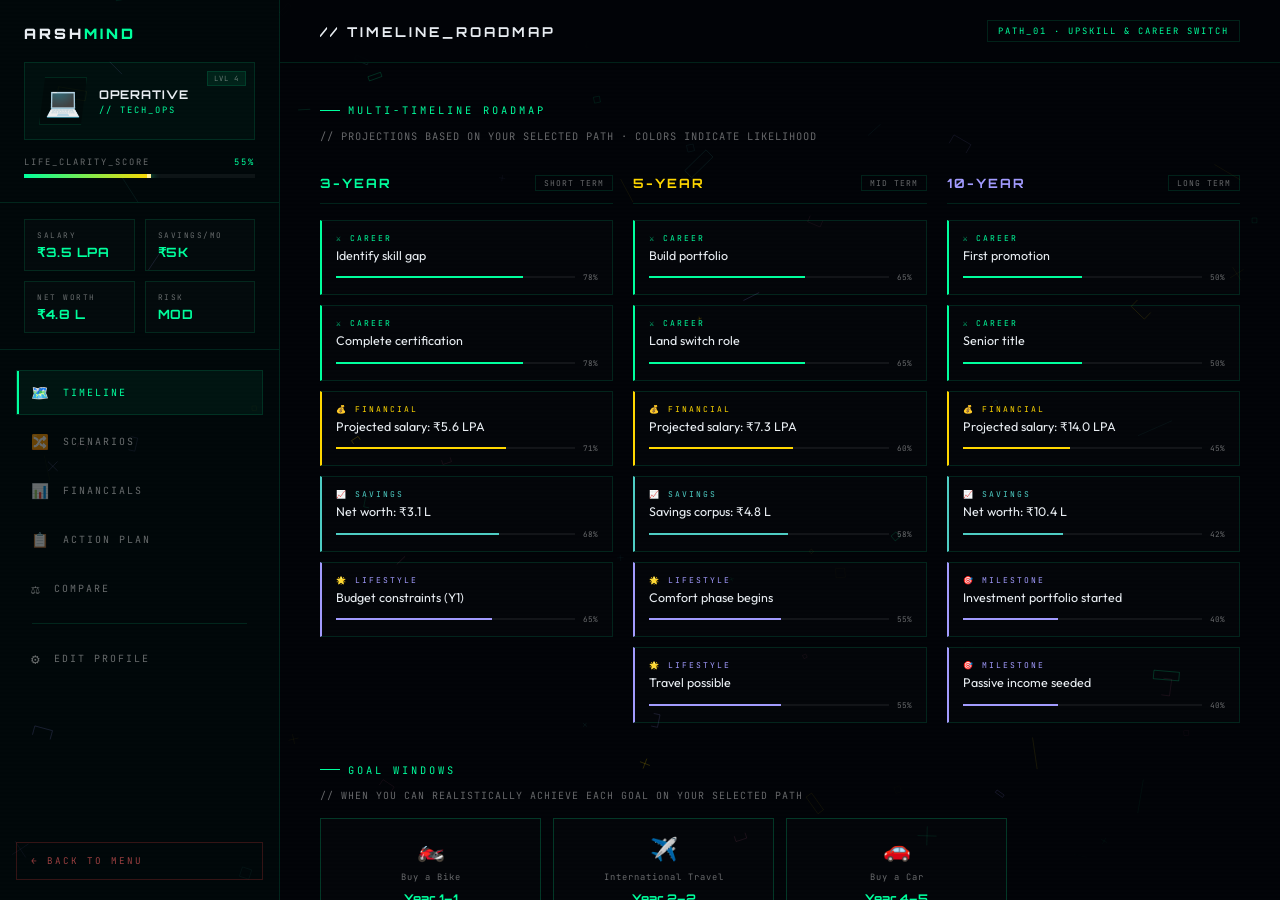
==== commit 5a6595b6: "un" ====
--- a/dashboard.html
+++ b/dashboard.html
@@ -1,13 +1,16 @@
 <!DOCTYPE html>
 <html lang="en">
+
 <head>
   <meta charset="UTF-8" />
   <meta name="viewport" content="width=device-width, initial-scale=1.0" />
-  <title>LifeLogs // DECISION DASHBOARD</title>
-  <meta name="description" content="Your personalized AI life planning dashboard. Explore scenarios, timelines, and action plans." />
+  <title>ArshMind // DECISION DASHBOARD</title>
+  <meta name="description"
+    content="Your personalized AI life planning dashboard. Explore scenarios, timelines, and action plans." />
   <link rel="stylesheet" href="css/base.css" />
   <link rel="stylesheet" href="css/dashboard.css" />
 </head>
+
 <body class="dashboard-body">
   <canvas id="particle-canvas"></canvas>
   <div class="scanlines"></div>
@@ -52,7 +55,7 @@
     ══════════════════════════════════════════ -->
     <div class="db-sidebar">
       <div class="sb-top">
-        <div class="sb-logo">LIFE<span>LOGS</span></div>
+        <div class="sb-logo">ARSH<span>MIND</span></div>
 
         <!-- Character Portrait -->
         <div class="char-portrait">
@@ -179,7 +182,8 @@
       <!-- ── SCENARIOS VIEW ── -->
       <div class="db-view" id="view-scenarios">
         <div class="section-tag">SCENARIO_EXPLORER</div>
-        <h2 style="font-family:var(--head);font-size:1.4rem;font-weight:900;letter-spacing:2px;margin-bottom:6px;text-transform:uppercase;">
+        <h2
+          style="font-family:var(--head);font-size:1.4rem;font-weight:900;letter-spacing:2px;margin-bottom:6px;text-transform:uppercase;">
           CHOOSE YOUR <span style="color:var(--green);">LIFE PATH</span>
         </h2>
         <p style="font-family:var(--mono);font-size:0.62rem;color:var(--muted);letter-spacing:1px;margin-bottom:28px;">
@@ -192,7 +196,8 @@
       <!-- ── FINANCIALS VIEW ── -->
       <div class="db-view" id="view-financials">
         <div class="section-tag">FINANCIAL_PROJECTIONS</div>
-        <h2 style="font-family:var(--head);font-size:1.4rem;font-weight:900;letter-spacing:2px;margin-bottom:24px;text-transform:uppercase;">
+        <h2
+          style="font-family:var(--head);font-size:1.4rem;font-weight:900;letter-spacing:2px;margin-bottom:24px;text-transform:uppercase;">
           10-YEAR <span style="color:var(--gold);">FINANCIAL MAP</span>
         </h2>
         <div class="fin-controls">
@@ -227,7 +232,8 @@
       <!-- ── ACTION PLAN VIEW ── -->
       <div class="db-view" id="view-action">
         <div class="section-tag">ACTION_PLAN</div>
-        <h2 style="font-family:var(--head);font-size:1.4rem;font-weight:900;letter-spacing:2px;margin-bottom:8px;text-transform:uppercase;">
+        <h2
+          style="font-family:var(--head);font-size:1.4rem;font-weight:900;letter-spacing:2px;margin-bottom:8px;text-transform:uppercase;">
           MONTH-BY-MONTH <span style="color:var(--teal);">EXECUTION PLAN</span>
         </h2>
         <p style="font-family:var(--mono);font-size:0.62rem;color:var(--muted);letter-spacing:1px;margin-bottom:24px;">
@@ -244,7 +250,8 @@
       <!-- ── COMPARE VIEW ── -->
       <div class="db-view" id="view-compare">
         <div class="section-tag">COMPARE_PATHS</div>
-        <h2 style="font-family:var(--head);font-size:1.4rem;font-weight:900;letter-spacing:2px;margin-bottom:24px;text-transform:uppercase;">
+        <h2
+          style="font-family:var(--head);font-size:1.4rem;font-weight:900;letter-spacing:2px;margin-bottom:24px;text-transform:uppercase;">
           SIDE-BY-SIDE <span style="color:var(--purple);">PATH ANALYSIS</span>
         </h2>
         <div class="cmp-selectors">
@@ -290,4 +297,5 @@
   <script src="js/charts.js"></script>
   <script src="js/dashboard.js"></script>
 </body>
-</html>
+
+</html>
--- a/css/base.css
+++ b/css/base.css
@@ -16,10 +16,10 @@
   --bg: #020408;
   --bg2: #080d12;
   --bg3: #0d1520;
-  --border: rgba(0,255,157,0.12);
-  --border-gold: rgba(255,215,0,0.15);
-  --muted: rgba(255,255,255,0.4);
-  --dim: rgba(255,255,255,0.15);
+  --border: rgba(0, 255, 157, 0.12);
+  --border-gold: rgba(255, 215, 0, 0.15);
+  --muted: rgba(255, 255, 255, 0.4);
+  --dim: rgba(255, 255, 255, 0.15);
   --text: #e8edf2;
   --mono: 'JetBrains Mono', monospace;
   --head: 'Orbitron', sans-serif;
@@ -27,8 +27,18 @@
 }
 
 /* ─── RESET ───────────────────────────────────────────────────────────────── */
-*, *::before, *::after { box-sizing: border-box; margin: 0; padding: 0; }
-html { scroll-behavior: smooth; }
+*,
+*::before,
+*::after {
+  box-sizing: border-box;
+  margin: 0;
+  padding: 0;
+}
+
+html {
+  scroll-behavior: smooth;
+}
+
 body {
   background: var(--bg);
   color: var(--text);
@@ -36,10 +46,28 @@
   overflow-x: hidden;
   min-height: 100vh;
 }
-button { cursor: pointer; border: none; background: none; font-family: inherit; }
-input, select, textarea { font-family: inherit; }
-a { text-decoration: none; color: inherit; }
-canvas { display: block; }
+
+button {
+  cursor: pointer;
+  border: none;
+  background: none;
+  font-family: inherit;
+}
+
+input,
+select,
+textarea {
+  font-family: inherit;
+}
+
+a {
+  text-decoration: none;
+  color: inherit;
+}
+
+canvas {
+  display: block;
+}
 
 /* ─── PARTICLE CANVAS ─────────────────────────────────────────────────────── */
 #particle-canvas {
@@ -57,13 +85,11 @@
   inset: 0;
   z-index: 1;
   pointer-events: none;
-  background: repeating-linear-gradient(
-    0deg,
-    transparent,
-    transparent 2px,
-    rgba(0,0,0,0.03) 2px,
-    rgba(0,0,0,0.03) 4px
-  );
+  background: repeating-linear-gradient(0deg,
+      transparent,
+      transparent 2px,
+      rgba(0, 0, 0, 0.03) 2px,
+      rgba(0, 0, 0, 0.03) 4px);
 }
 
 /* ─── GRID OVERLAY ────────────────────────────────────────────────────────── */
@@ -73,8 +99,8 @@
   z-index: 1;
   pointer-events: none;
   background-image:
-    linear-gradient(rgba(0,255,157,0.02) 1px, transparent 1px),
-    linear-gradient(90deg, rgba(0,255,157,0.02) 1px, transparent 1px);
+    linear-gradient(rgba(0, 255, 157, 0.02) 1px, transparent 1px),
+    linear-gradient(90deg, rgba(0, 255, 157, 0.02) 1px, transparent 1px);
   background-size: 40px 40px;
 }
 
@@ -89,26 +115,41 @@
   transform: translateX(-110%);
   will-change: transform;
 }
+
 .page-wipe.wipe-in {
   animation: wipeIn 0.5s cubic-bezier(0.76, 0, 0.24, 1) forwards;
 }
+
 .page-wipe.wipe-out {
   /* No static transform here — wipeOut animation handles both start AND end states */
   animation: wipeOut 0.5s cubic-bezier(0.76, 0, 0.24, 1) forwards;
 }
+
 @keyframes wipeIn {
-  from { transform: translateX(-110%) skewX(-5deg); }
-  to   { transform: translateX(0%)    skewX(0deg); }
-}
+  from {
+    transform: translateX(-110%) skewX(-5deg);
+  }
+
+  to {
+    transform: translateX(0%) skewX(0deg);
+  }
+}
+
 @keyframes wipeOut {
-  from { transform: translateX(0%)    skewX(0deg); }
-  to   { transform: translateX(110%)  skewX(-5deg); }
+  from {
+    transform: translateX(0%) skewX(0deg);
+  }
+
+  to {
+    transform: translateX(110%) skewX(-5deg);
+  }
 }
 
 /* ─── COD CORNER BRACKETS ─────────────────────────────────────────────────── */
 .bracket-box {
   position: relative;
 }
+
 .bracket-box::before,
 .bracket-box::after {
   content: '';
@@ -118,95 +159,203 @@
   opacity: 0;
   animation: bracketDraw 0.4s ease forwards;
 }
+
 .bracket-box::before {
-  top: -2px; left: -2px;
+  top: -2px;
+  left: -2px;
   border-top: 2px solid var(--green);
   border-left: 2px solid var(--green);
 }
+
 .bracket-box::after {
-  bottom: -2px; right: -2px;
+  bottom: -2px;
+  right: -2px;
   border-bottom: 2px solid var(--green);
   border-right: 2px solid var(--green);
 }
+
 @keyframes bracketDraw {
-  from { opacity: 0; width: 0; height: 0; }
-  to { opacity: 1; width: 16px; height: 16px; }
+  from {
+    opacity: 0;
+    width: 0;
+    height: 0;
+  }
+
+  to {
+    opacity: 1;
+    width: 16px;
+    height: 16px;
+  }
 }
 
 /* ─── SEMI-CIRCLE SWEEP ───────────────────────────────────────────────────── */
 @keyframes semiSweep {
-  from { clip-path: circle(0% at 50% 50%); opacity: 0; }
-  to { clip-path: circle(150% at 50% 50%); opacity: 1; }
-}
-.sweep-in { animation: semiSweep 0.6s cubic-bezier(0.4,0,0.2,1) forwards; }
+  from {
+    clip-path: circle(0% at 50% 50%);
+    opacity: 0;
+  }
+
+  to {
+    clip-path: circle(150% at 50% 50%);
+    opacity: 1;
+  }
+}
+
+.sweep-in {
+  animation: semiSweep 0.6s cubic-bezier(0.4, 0, 0.2, 1) forwards;
+}
 
 /* ─── DIAGONAL REVEAL ─────────────────────────────────────────────────────── */
 @keyframes diagReveal {
-  from { clip-path: polygon(0 0, 0 0, 0 100%, 0 100%); }
-  to { clip-path: polygon(0 0, 100% 0, 100% 100%, 0 100%); }
-}
-.diag-reveal { animation: diagReveal 0.5s ease forwards; }
+  from {
+    clip-path: polygon(0 0, 0 0, 0 100%, 0 100%);
+  }
+
+  to {
+    clip-path: polygon(0 0, 100% 0, 100% 100%, 0 100%);
+  }
+}
+
+.diag-reveal {
+  animation: diagReveal 0.5s ease forwards;
+}
 
 /* ─── NUMBER ROLL ─────────────────────────────────────────────────────────── */
 @keyframes numRoll {
-  from { transform: translateY(100%); opacity: 0; }
-  to { transform: translateY(0); opacity: 1; }
-}
-.num-roll { animation: numRoll 0.4s ease forwards; }
+  from {
+    transform: translateY(100%);
+    opacity: 0;
+  }
+
+  to {
+    transform: translateY(0);
+    opacity: 1;
+  }
+}
+
+.num-roll {
+  animation: numRoll 0.4s ease forwards;
+}
 
 /* ─── GLITCH TEXT ─────────────────────────────────────────────────────────── */
 .glitch {
   position: relative;
 }
-.glitch::before, .glitch::after {
+
+.glitch::before,
+.glitch::after {
   content: attr(data-text);
   position: absolute;
   inset: 0;
   background: transparent;
 }
+
 .glitch::before {
   color: var(--teal);
   animation: glitch1 3s infinite;
   clip-path: polygon(0 0, 100% 0, 100% 35%, 0 35%);
 }
+
 .glitch::after {
   color: var(--pink);
   animation: glitch2 3s infinite;
   clip-path: polygon(0 65%, 100% 65%, 100% 100%, 0 100%);
 }
+
 @keyframes glitch1 {
-  0%, 90%, 100% { transform: translateX(0); }
-  92% { transform: translateX(-4px); }
-  94% { transform: translateX(4px); }
-  96% { transform: translateX(-2px); }
-}
+
+  0%,
+  90%,
+  100% {
+    transform: translateX(0);
+  }
+
+  92% {
+    transform: translateX(-4px);
+  }
+
+  94% {
+    transform: translateX(4px);
+  }
+
+  96% {
+    transform: translateX(-2px);
+  }
+}
+
 @keyframes glitch2 {
-  0%, 88%, 100% { transform: translateX(0); }
-  90% { transform: translateX(4px); }
-  93% { transform: translateX(-3px); }
+
+  0%,
+  88%,
+  100% {
+    transform: translateX(0);
+  }
+
+  90% {
+    transform: translateX(4px);
+  }
+
+  93% {
+    transform: translateX(-3px);
+  }
 }
 
 /* ─── PULSE GLOW ──────────────────────────────────────────────────────────── */
 @keyframes pulseGlow {
-  0%, 100% { box-shadow: 0 0 8px currentColor; }
-  50% { box-shadow: 0 0 20px currentColor, 0 0 40px currentColor; }
-}
-.pulse-glow { animation: pulseGlow 2s ease-in-out infinite; }
+
+  0%,
+  100% {
+    box-shadow: 0 0 8px currentColor;
+  }
+
+  50% {
+    box-shadow: 0 0 20px currentColor, 0 0 40px currentColor;
+  }
+}
+
+.pulse-glow {
+  animation: pulseGlow 2s ease-in-out infinite;
+}
 
 /* ─── BLINK ───────────────────────────────────────────────────────────────── */
-@keyframes blink { 0%, 100% { opacity: 1; } 50% { opacity: 0; } }
-.blink { animation: blink 1s step-end infinite; }
+@keyframes blink {
+
+  0%,
+  100% {
+    opacity: 1;
+  }
+
+  50% {
+    opacity: 0;
+  }
+}
+
+.blink {
+  animation: blink 1s step-end infinite;
+}
 
 /* ─── FLOAT ───────────────────────────────────────────────────────────────── */
 @keyframes float {
-  0%, 100% { transform: translateY(0); }
-  50% { transform: translateY(-6px); }
+
+  0%,
+  100% {
+    transform: translateY(0);
+  }
+
+  50% {
+    transform: translateY(-6px);
+  }
 }
 
 /* ─── ROTATING SEMI-CIRCLE ────────────────────────────────────────────────── */
 @keyframes rotateSemi {
-  from { transform: rotate(0deg); }
-  to { transform: rotate(360deg); }
+  from {
+    transform: rotate(0deg);
+  }
+
+  to {
+    transform: rotate(360deg);
+  }
 }
 
 /* ─── SEGMENTED PROGRESS BAR ─────────────────────────────────────────────── */
@@ -215,19 +364,29 @@
   gap: 3px;
   height: 6px;
 }
+
 .seg-bar-item {
   flex: 1;
   background: var(--border);
   border-radius: 1px;
   transition: background 0.3s ease;
 }
-.seg-bar-item.filled { background: var(--green); }
-.seg-bar-item.gold { background: var(--gold); }
-.seg-bar-item.red { background: var(--red); }
+
+.seg-bar-item.filled {
+  background: var(--green);
+}
+
+.seg-bar-item.gold {
+  background: var(--gold);
+}
+
+.seg-bar-item.red {
+  background: var(--red);
+}
 
 /* ─── HUD INPUT ───────────────────────────────────────────────────────────── */
 .hud-input {
-  background: rgba(0,255,157,0.04);
+  background: rgba(0, 255, 157, 0.04);
   border: 1px solid var(--border);
   color: var(--text);
   font-family: var(--mono);
@@ -238,15 +397,19 @@
   transition: border-color 0.2s, box-shadow 0.2s;
   width: 100%;
 }
+
 .hud-input:focus {
   border-color: var(--green);
-  box-shadow: 0 0 0 2px rgba(0,255,157,0.1);
-}
-.hud-input::placeholder { color: var(--muted); }
+  box-shadow: 0 0 0 2px rgba(0, 255, 157, 0.1);
+}
+
+.hud-input::placeholder {
+  color: var(--muted);
+}
 
 /* ─── HUD SELECT ──────────────────────────────────────────────────────────── */
 .hud-select {
-  background: rgba(0,255,157,0.04);
+  background: rgba(0, 255, 157, 0.04);
   border: 1px solid var(--border);
   color: var(--text);
   font-family: var(--mono);
@@ -262,8 +425,14 @@
   background-repeat: no-repeat;
   background-position: right 14px center;
 }
-.hud-select:focus { border-color: var(--green); }
-.hud-select option { background: var(--bg2); }
+
+.hud-select:focus {
+  border-color: var(--green);
+}
+
+.hud-select option {
+  background: var(--bg2);
+}
 
 /* ─── HUD RANGE SLIDER ────────────────────────────────────────────────────── */
 .hud-range {
@@ -275,6 +444,7 @@
   outline: none;
   cursor: pointer;
 }
+
 .hud-range::-webkit-slider-thumb {
   -webkit-appearance: none;
   width: 16px;
@@ -284,6 +454,7 @@
   cursor: pointer;
   clip-path: polygon(50% 0%, 100% 50%, 50% 100%, 0% 50%);
 }
+
 .hud-range::-moz-range-thumb {
   width: 16px;
   height: 16px;
@@ -309,20 +480,25 @@
   text-transform: uppercase;
   clip-path: polygon(6px 0%, 100% 0%, calc(100% - 6px) 100%, 0% 100%);
 }
+
 .btn-primary:hover {
   background: var(--gold);
   transform: translateY(-1px);
-  box-shadow: 0 8px 24px rgba(0,255,157,0.25);
-}
+  box-shadow: 0 8px 24px rgba(0, 255, 157, 0.25);
+}
+
 .btn-primary::before {
   content: '';
   position: absolute;
   inset: 0;
-  background: linear-gradient(90deg, transparent, rgba(255,255,255,0.2), transparent);
+  background: linear-gradient(90deg, transparent, rgba(255, 255, 255, 0.2), transparent);
   transform: translateX(-100%);
   transition: transform 0.4s;
 }
-.btn-primary:hover::before { transform: translateX(100%); }
+
+.btn-primary:hover::before {
+  transform: translateX(100%);
+}
 
 .btn-ghost {
   background: transparent;
@@ -336,6 +512,7 @@
   transition: all 0.2s;
   text-transform: uppercase;
 }
+
 .btn-ghost:hover {
   border-color: var(--green);
   color: var(--green);
@@ -343,7 +520,7 @@
 
 .btn-danger {
   background: transparent;
-  border: 1px solid rgba(255,68,68,0.3);
+  border: 1px solid rgba(255, 68, 68, 0.3);
   color: var(--red);
   font-family: var(--mono);
   font-size: 0.72rem;
@@ -353,13 +530,14 @@
   transition: all 0.2s;
   text-transform: uppercase;
 }
+
 .btn-danger:hover {
-  background: rgba(255,68,68,0.1);
+  background: rgba(255, 68, 68, 0.1);
 }
 
 /* ─── GLASS CARD ──────────────────────────────────────────────────────────── */
 .glass-card {
-  background: rgba(255,255,255,0.02);
+  background: rgba(255, 255, 255, 0.02);
   border: 1px solid var(--border);
   backdrop-filter: blur(12px);
   position: relative;
@@ -377,6 +555,7 @@
   align-items: center;
   gap: 8px;
 }
+
 .section-tag::before {
   content: '';
   display: inline-block;
@@ -388,10 +567,11 @@
 /* ─── STAT BOX ────────────────────────────────────────────────────────────── */
 .stat-box {
   padding: 16px;
-  background: rgba(0,255,157,0.03);
+  background: rgba(0, 255, 157, 0.03);
   border: 1px solid var(--border);
   position: relative;
 }
+
 .stat-box .stat-label {
   font-family: var(--mono);
   font-size: 0.6rem;
@@ -400,12 +580,14 @@
   text-transform: uppercase;
   margin-bottom: 8px;
 }
+
 .stat-box .stat-val {
   font-family: var(--head);
   font-size: 1.2rem;
   font-weight: 700;
   color: var(--green);
 }
+
 .stat-box .stat-sub {
   font-family: var(--mono);
   font-size: 0.6rem;
@@ -415,5 +597,196 @@
 
 /* ─── RESPONSIVE ──────────────────────────────────────────────────────────── */
 @media (max-width: 768px) {
-  .btn-primary { padding: 12px 24px; font-size: 0.72rem; }
-}
+  .btn-primary {
+    padding: 12px 24px;
+    font-size: 0.72rem;
+  }
+}
+
+/* ─── MOBILE WIZARD RAIL — horizontal top bar ────────────────────────────── */
+@media (max-width: 768px) {
+
+  /* Hide the desktop left rail */
+  .wizard-rail {
+    display: none;
+  }
+
+  /* Wizard layout: add top space for the mobile rail */
+  .wizard-layout {
+    grid-template-columns: 1fr;
+    display: flex;
+    flex-direction: column;
+  }
+
+  /* ── Mobile step rail strip ── */
+  .mob-step-rail {
+    position: sticky;
+    top: 0;
+    z-index: 200;
+    background: rgba(2, 5, 10, 0.97);
+    border-bottom: 1px solid var(--border);
+    backdrop-filter: blur(12px);
+    -webkit-backdrop-filter: blur(12px);
+    padding: 10px 16px 0;
+    display: flex;
+    flex-direction: column;
+    gap: 0;
+  }
+
+  /* Top row: logo + step counter */
+  .mob-rail-toprow {
+    display: flex;
+    align-items: center;
+    justify-content: space-between;
+    margin-bottom: 10px;
+  }
+
+  .mob-rail-logo {
+    font-family: var(--head);
+    font-size: 0.75rem;
+    font-weight: 900;
+    letter-spacing: 3px;
+    color: var(--text);
+  }
+
+  .mob-rail-logo span {
+    color: var(--green);
+  }
+
+  .mob-rail-counter {
+    font-family: var(--mono);
+    font-size: 0.52rem;
+    letter-spacing: 2px;
+    color: var(--muted);
+  }
+
+  .mob-rail-counter span {
+    color: var(--green);
+  }
+
+  /* Scrollable horizontal steps row */
+  .mob-step-dots {
+    display: flex;
+    gap: 6px;
+    overflow-x: auto;
+    padding-bottom: 10px;
+    scrollbar-width: none;
+    -ms-overflow-style: none;
+  }
+
+  .mob-step-dots::-webkit-scrollbar {
+    display: none;
+  }
+
+  /* Individual step pill */
+  .mob-step-pill {
+    display: flex;
+    align-items: center;
+    gap: 6px;
+    padding: 5px 10px 5px 6px;
+    border: 1px solid var(--border);
+    background: rgba(255, 255, 255, 0.01);
+    white-space: nowrap;
+    flex-shrink: 0;
+    transition: all 0.25s;
+    position: relative;
+  }
+
+  /* Number badge */
+  .mob-step-num {
+    width: 18px;
+    height: 18px;
+    display: flex;
+    align-items: center;
+    justify-content: center;
+    font-family: var(--mono);
+    font-size: 0.48rem;
+    font-weight: 700;
+    letter-spacing: 0;
+    color: var(--muted);
+    background: rgba(255, 255, 255, 0.04);
+    border: 1px solid var(--border);
+    flex-shrink: 0;
+  }
+
+  /* Step label */
+  .mob-step-pill-label {
+    font-family: var(--mono);
+    font-size: 0.48rem;
+    letter-spacing: 1.5px;
+    color: var(--muted);
+    text-transform: uppercase;
+  }
+
+  /* DONE state */
+  .mob-step-pill.done {
+    border-color: rgba(0, 255, 157, 0.15);
+    background: rgba(0, 255, 157, 0.03);
+  }
+
+  .mob-step-pill.done .mob-step-num {
+    background: rgba(0, 255, 157, 0.12);
+    border-color: rgba(0, 255, 157, 0.3);
+    color: var(--green);
+  }
+
+  .mob-step-pill.done .mob-step-pill-label {
+    color: rgba(0, 255, 157, 0.5);
+  }
+
+  /* ACTIVE state */
+  .mob-step-pill.active {
+    border-color: var(--green);
+    background: rgba(0, 255, 157, 0.06);
+  }
+
+  .mob-step-pill.active .mob-step-num {
+    background: var(--green);
+    border-color: var(--green);
+    color: #000;
+    font-weight: 900;
+  }
+
+  .mob-step-pill.active .mob-step-pill-label {
+    color: var(--green);
+  }
+
+  /* Active glow line at bottom */
+  .mob-step-pill.active::after {
+    content: '';
+    position: absolute;
+    bottom: -1px;
+    left: 0;
+    right: 0;
+    height: 2px;
+    background: var(--green);
+    box-shadow: 0 0 8px var(--green);
+  }
+
+  /* Thin progress bar across full width */
+  .mob-rail-progress {
+    height: 2px;
+    background: rgba(255, 255, 255, 0.04);
+    margin: 0 -16px;
+    position: relative;
+  }
+
+  .mob-rail-progress-fill {
+    height: 100%;
+    background: linear-gradient(90deg, var(--green), rgba(0, 255, 157, 0.4));
+    transition: width 0.4s ease;
+    box-shadow: 0 0 6px var(--green);
+  }
+
+  /* Wizard main gets no top padding since rail handles it */
+  .wizard-main {
+    padding: 20px 16px 100px;
+  }
+}
+
+/* Hide mob-step-rail on desktop */
+@media (min-width: 769px) {
+  .mob-step-rail {
+    display: none;
+  }
+}
--- a/css/dashboard.css
+++ b/css/dashboard.css
@@ -1129,15 +1129,20 @@
   position: fixed;
   inset: 0;
   /* z-index: 999; */
-  background: rgba(0, 0, 0, 0.7);
-  backdrop-filter: blur(4px);
+  background: rgba(2, 4, 8, 0.85);
+  backdrop-filter: blur(6px);
+  -webkit-backdrop-filter: blur(6px);
   opacity: 0;
-  transition: opacity 0.3s;
+  transition: opacity 0.35s ease;
+  pointer-events: none;
 }
 
 .sb-backdrop.visible {
-  opacity: 1;
-}
+  /* opacity: 1; */
+  pointer-events: all;
+}
+
+
 
 /* ─── BOTTOM NAV BAR (mobile) ────────────────────────────────────────────── */
 .mob-bottom-nav {
@@ -1198,6 +1203,11 @@
     overflow: auto;
   }
 
+  .sb-logo {
+    position: relative;
+    left: 40px;
+  }
+
   /* Dashboard becomes single-column, sidebar hidden off-screen */
   #dashboard {
     display: block;
@@ -1212,11 +1222,12 @@
     left: 0;
     width: 280px;
     height: 100vh;
-    z-index: 1000;
+    z-index: 1001;
+    background: rgba(4, 8, 14, 0.98);
     transform: translateX(-100%);
     transition: transform 0.35s cubic-bezier(0.76, 0, 0.24, 1);
     overflow-y: auto;
-    box-shadow: 4px 0 24px rgba(0, 0, 0, 0.5);
+    box-shadow: 8px 0 40px rgba(0, 0, 0, 0.8);
   }
 
   .db-sidebar.open {
